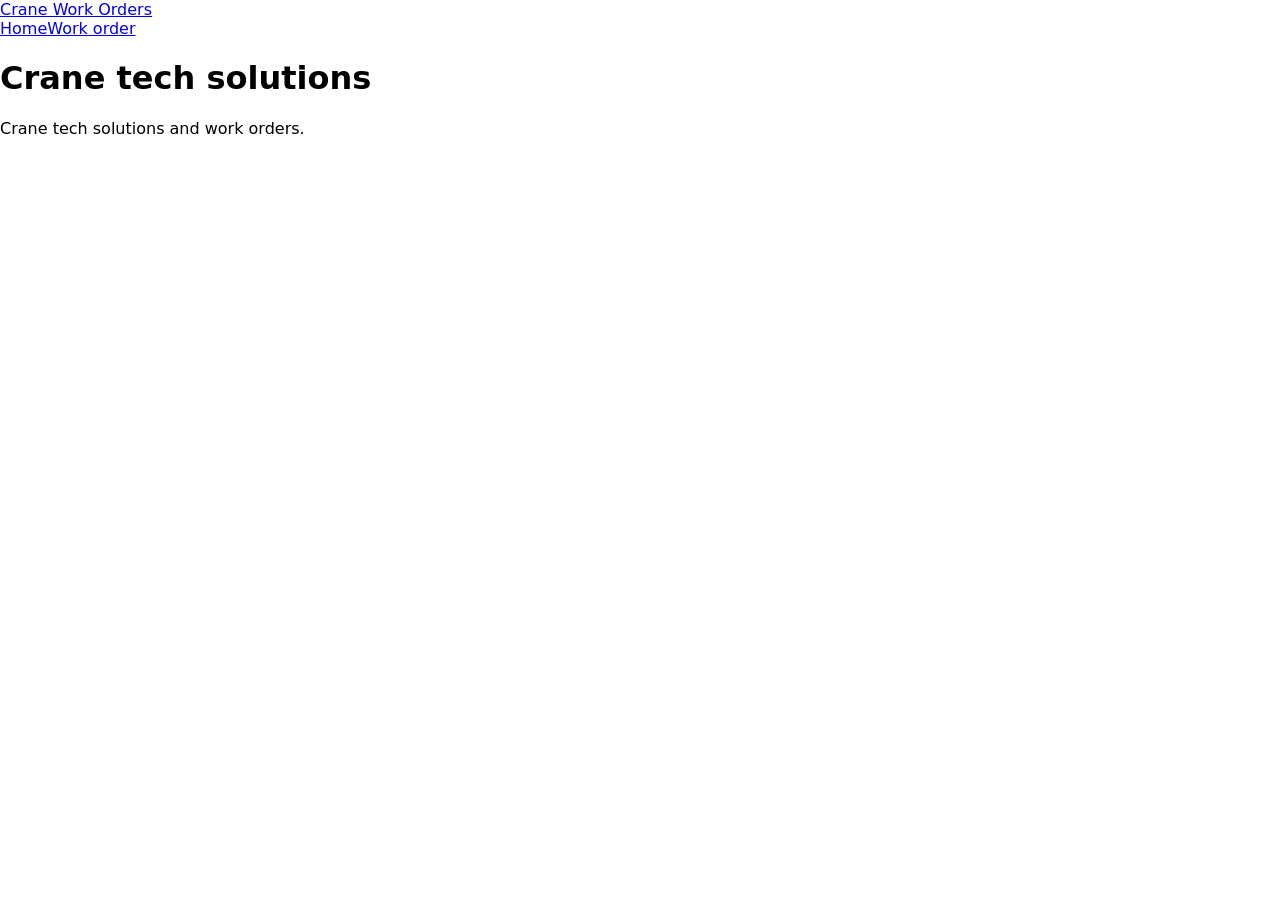
==== index.html @ 29506984 "Scaffold: two pages, styles and scripts" ====
<!doctype html>
<html lang="en">
<head>
<meta charset="utf-8">
<meta name="viewport" content="width=device-width, initial-scale=1">
<title>Crane tech solutions | Crane Work Orders</title>
<link rel="stylesheet" href="css/tokens.css">
<link rel="stylesheet" href="css/layout.css">
<link rel="stylesheet" href="css/site.css">
</head>
<body>
<a class="skip" href="#main">Skip to content</a>
<header class="site-header"><a class="brand" href="index.html">Crane Work Orders</a>
<nav aria-label="Main"><a href="index.html">Home</a><a href="workorder.html">Work order</a></nav></header>
<main id="main">
<h1>Crane tech solutions</h1>
<!-- content: build.fullstack -->
</main>
<footer class="site-footer"><p>Crane tech solutions and work orders.</p></footer>
<script src="js/nav.js"></script>
<script src="js/app.js"></script>
</body>
</html>
---- css/tokens.css ----
:root{/* design tokens: designer */}
---- css/layout.css ----
/* layout: ui/ux */
---- css/site.css ----
body{font-family:system-ui,sans-serif;margin:0}
.skip{position:absolute;left:-999px}.skip:focus{left:0}
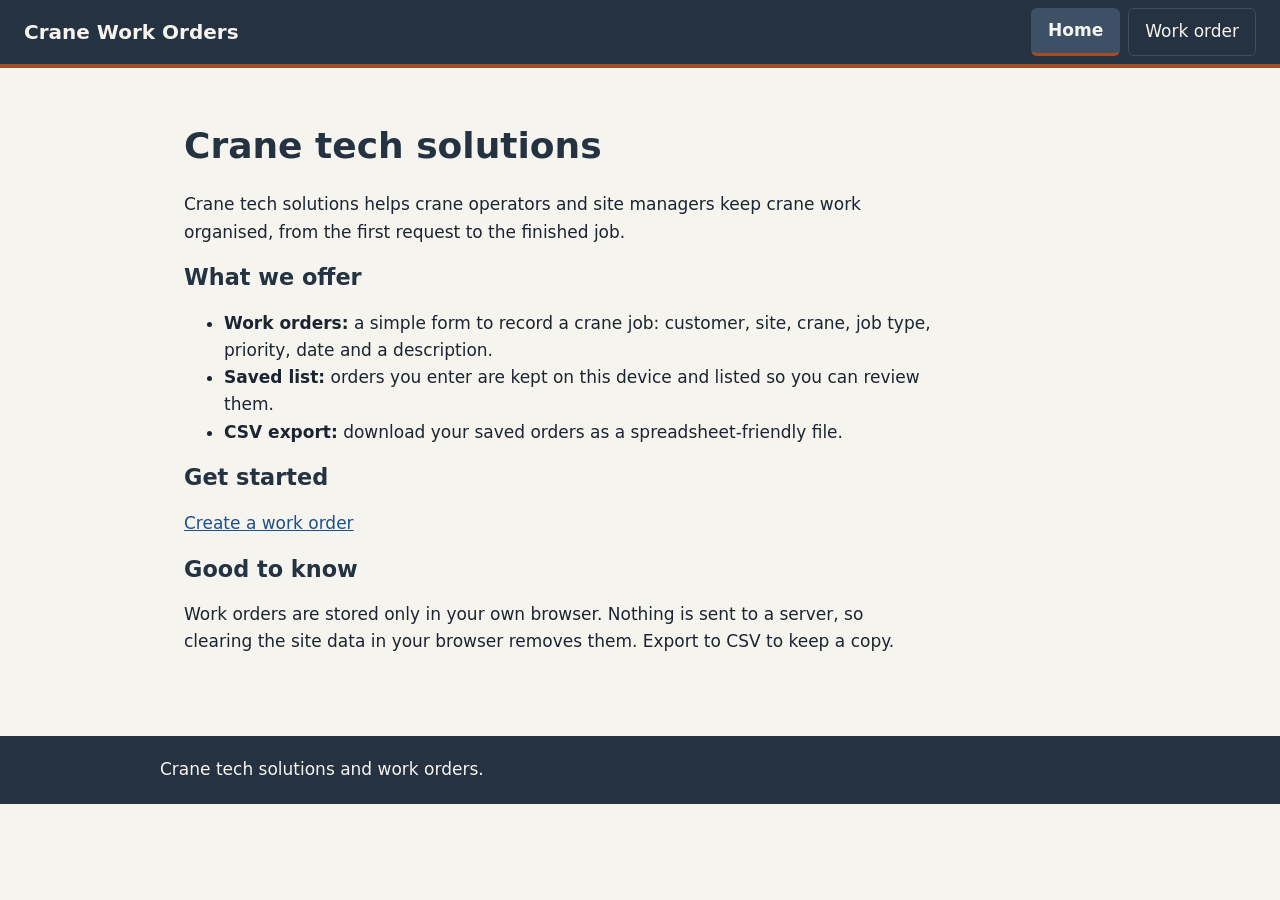
==== commit 94f5bf68: "Add home content and work order form with saved list and CSV export" ====
--- a/index.html
+++ b/index.html
@@ -14,7 +14,17 @@
 <nav aria-label="Main"><a href="index.html">Home</a><a href="workorder.html">Work order</a></nav></header>
 <main id="main">
 <h1>Crane tech solutions</h1>
-<!-- content: build.fullstack -->
+<p class="lead">Crane tech solutions helps crane operators and site managers keep crane work organised, from the first request to the finished job.</p>
+<h2>What we offer</h2>
+<ul>
+<li><strong>Work orders:</strong> a simple form to record a crane job: customer, site, crane, job type, priority, date and a description.</li>
+<li><strong>Saved list:</strong> orders you enter are kept on this device and listed so you can review them.</li>
+<li><strong>CSV export:</strong> download your saved orders as a spreadsheet-friendly file.</li>
+</ul>
+<h2>Get started</h2>
+<p><a href="workorder.html">Create a work order</a></p>
+<h2>Good to know</h2>
+<p>Work orders are stored only in your own browser. Nothing is sent to a server, so clearing the site data in your browser removes them. Export to CSV to keep a copy.</p>
 </main>
 <footer class="site-footer"><p>Crane tech solutions and work orders.</p></footer>
 <script src="js/nav.js"></script>
--- a/css/layout.css
+++ b/css/layout.css
@@ -1 +1,70 @@
-/* layout: ui/ux */
+/* layout: ui/ux. Phone first. Colours and type come from tokens.css; fallbacks keep it readable until they land */
+:root{
+  --_paper:var(--color-paper,#f6f4ef);--_surface:var(--color-surface,#fff);--_ink:var(--color-ink,#1b2430);
+  --_dark:var(--color-iron-800,#243241);--_dark2:var(--color-iron-600,#3c5066);--_accent:var(--color-rust-600,#a64b22);
+  --_line:var(--color-steel-200,#d5d9de);--_link:var(--color-link,#1d4f8c);--_focus:var(--color-focus,#0b63ce);
+  --_font:var(--font-body,system-ui,-apple-system,"Segoe UI",Roboto,Arial,sans-serif);
+  --_gap:var(--space-4,1rem);--_max:var(--content-width,60rem);--_touch:48px;
+}
+*,*::before,*::after{box-sizing:border-box}
+html{-webkit-text-size-adjust:100%}
+body{margin:0;background:var(--_paper);color:var(--_ink);font-family:var(--_font);font-size:1.0625rem;line-height:1.6}
+img,svg{max-width:100%;height:auto}
+h1,h2,h3{line-height:1.2;color:var(--_dark)}
+h1{font-size:1.75rem}h2{font-size:1.4rem}h3{font-size:1.15rem}
+a{color:var(--_link)}
+:focus-visible{outline:3px solid var(--_focus);outline-offset:2px}
+.site-header :focus-visible,.site-footer :focus-visible{outline-color:var(--_paper)}
+
+.skip{position:absolute;left:.5rem;top:-4rem;z-index:100;padding:.75rem 1rem;background:var(--_dark);color:var(--_paper);border-radius:4px;text-decoration:none}
+.skip:focus{top:.5rem}
+
+.site-header{background:var(--_dark);color:var(--_paper);border-bottom:4px solid var(--_accent);padding:.5rem var(--_gap)}
+.brand{display:inline-block;color:var(--_paper);font-weight:800;font-size:1.25rem;text-decoration:none;padding:.5rem 0}
+.site-header nav{display:flex;gap:.5rem;margin-top:.25rem}
+.site-header nav a{flex:1;display:flex;align-items:center;justify-content:center;min-height:var(--_touch);padding:.5rem 1rem;color:var(--_paper);text-decoration:none;border-radius:6px;border:1px solid var(--_dark2);text-align:center}
+.site-header nav a:hover{background:var(--_dark2)}
+.site-header nav a[aria-current="page"]{background:var(--_dark2);font-weight:700;border-bottom:3px solid var(--_accent)}
+
+main{max-width:var(--_max);margin:0 auto;padding:1.25rem var(--_gap)}
+main p,main li{max-width:66ch}
+.site-footer{background:var(--_dark);color:var(--_paper);padding:1.25rem var(--_gap);margin-top:2rem}
+.site-footer p{max-width:var(--_max);margin:0 auto}
+.site-footer a{color:var(--_paper)}
+
+/* forms: big touch targets, labels above fields */
+label{display:block;font-weight:700;margin:1rem 0 .35rem}
+input,select,textarea{display:block;width:100%;min-height:var(--_touch);padding:.6rem .75rem;font:inherit;color:var(--_ink);background:var(--_surface);border:2px solid var(--color-steel-700,#4a5563);border-radius:6px}
+textarea{min-height:8rem}
+fieldset{border:1px solid var(--_line);border-radius:6px;margin:1rem 0;padding:.5rem 1rem 1rem}
+button,.button{display:inline-flex;align-items:center;justify-content:center;min-height:var(--_touch);min-width:var(--_touch);padding:.6rem 1.25rem;font:inherit;font-weight:700;color:var(--_paper);background:var(--color-rust-700,#8a3b17);border:0;border-radius:6px;text-decoration:none;cursor:pointer}
+button:hover,.button:hover{filter:brightness(1.1)}
+form button[type=submit]{width:100%;margin-top:1.25rem}
+
+/* cards and lists: <ul class="cards"><li class="card"> */
+.cards{list-style:none;margin:1.25rem 0;padding:0;display:grid;gap:var(--_gap)}
+.card{background:var(--_surface);border:1px solid var(--_line);border-radius:8px;padding:var(--_gap);box-shadow:var(--shadow-card,0 1px 3px rgba(0,0,0,.15))}
+.card h2,.card h3{margin-top:0}
+
+/* tables: div.table-wrap[tabindex=0][role=region][aria-label] > table.stack-table, td[data-label] */
+.table-wrap{overflow-x:auto;margin:1.25rem 0}
+table{border-collapse:collapse;width:100%;background:var(--_surface)}
+th,td{text-align:left;padding:.75rem;border-bottom:1px solid var(--_line);vertical-align:top}
+th{background:var(--color-steel-100,#e8eaed)}
+@media (max-width:39.99rem){
+  .stack-table thead{position:absolute;left:-999px}
+  .stack-table tr{display:block;margin-bottom:1rem;border:1px solid var(--_line);border-radius:6px}
+  .stack-table td{display:block}
+  .stack-table td::before{content:attr(data-label);display:block;font-size:.8rem;text-transform:uppercase;letter-spacing:.05em;color:var(--color-steel-700,#4a5563)}
+}
+
+@media (min-width:40rem){
+  h1{font-size:2.25rem}
+  .site-header{display:flex;align-items:center;justify-content:space-between;gap:1.5rem;padding:.5rem 1.5rem}
+  .site-header nav{margin:0}
+  .site-header nav a{flex:none}
+  main{padding:2rem 1.5rem}
+  .cards{grid-template-columns:repeat(2,1fr)}
+  form button[type=submit]{width:auto}
+}
+@media (prefers-reduced-motion:reduce){*{scroll-behavior:auto!important;transition:none!important;animation:none!important}}
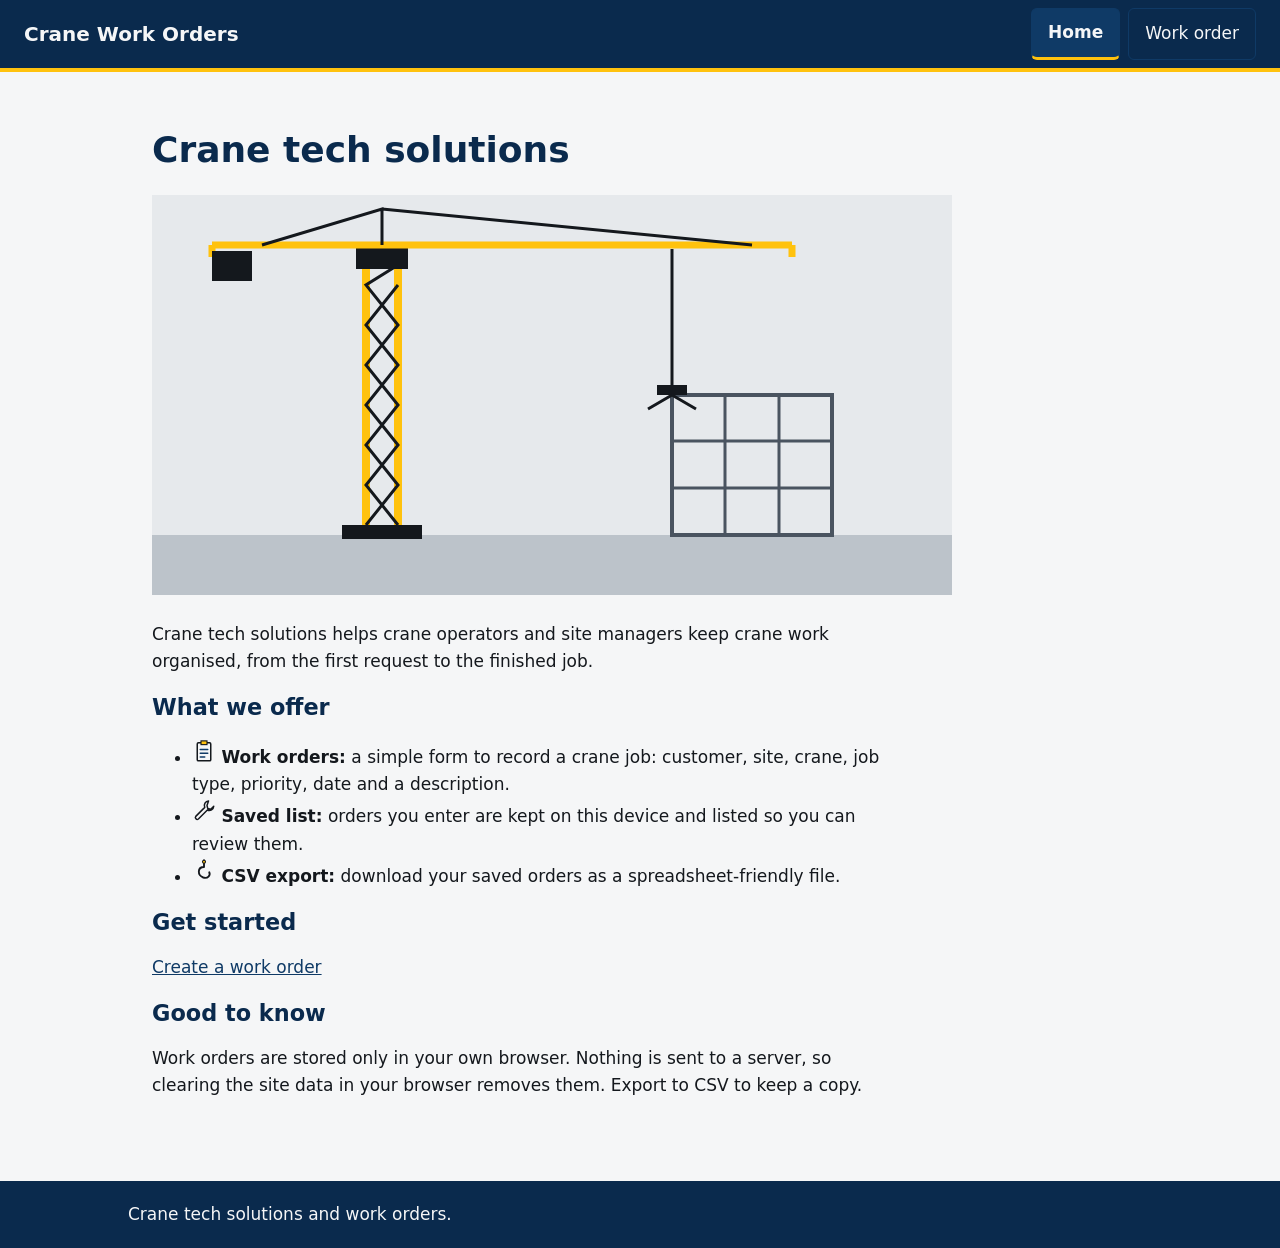
==== commit a93c4107: "Use designer icons and tokens: error/success messages with icons, stacked table on phones" ====
--- a/index.html
+++ b/index.html
@@ -14,12 +14,13 @@
 <nav aria-label="Main"><a href="index.html">Home</a><a href="workorder.html">Work order</a></nav></header>
 <main id="main">
 <h1>Crane tech solutions</h1>
+<img src="assets/crane-hero.svg" alt="Illustration of a tower crane lifting a load" style="max-width:100%;height:auto">
 <p class="lead">Crane tech solutions helps crane operators and site managers keep crane work organised, from the first request to the finished job.</p>
 <h2>What we offer</h2>
 <ul>
-<li><strong>Work orders:</strong> a simple form to record a crane job: customer, site, crane, job type, priority, date and a description.</li>
-<li><strong>Saved list:</strong> orders you enter are kept on this device and listed so you can review them.</li>
-<li><strong>CSV export:</strong> download your saved orders as a spreadsheet-friendly file.</li>
+<li><img src="assets/icon-clipboard.svg" alt="" width="24" height="24"> <strong>Work orders:</strong> a simple form to record a crane job: customer, site, crane, job type, priority, date and a description.</li>
+<li><img src="assets/icon-wrench.svg" alt="" width="24" height="24"> <strong>Saved list:</strong> orders you enter are kept on this device and listed so you can review them.</li>
+<li><img src="assets/icon-hook.svg" alt="" width="24" height="24"> <strong>CSV export:</strong> download your saved orders as a spreadsheet-friendly file.</li>
 </ul>
 <h2>Get started</h2>
 <p><a href="workorder.html">Create a work order</a></p>
--- a/css/tokens.css
+++ b/css/tokens.css
@@ -1 +1,61 @@
-:root{/* design tokens: designer */}
+/* Design tokens: crane-work-orders. High-contrast, outdoor-readable industrial.
+   Palette: near-white sky, charcoal ink, safety yellow as a fill (never as text on light),
+   deep navy for actions, signal red for errors.
+   Contrast (AA+): ink on paper 15.8:1, navy-700 on paper 10.6:1, ink on safety yellow 11.9:1,
+   white on navy-700 10.9:1, error-700 on paper 7.0:1, field border (steel-700) on white 7.5:1.
+   Type: system stacks, large base size for phones in sunlight, 1.25 scale.
+   Forms: labels above fields, Required/Optional spelled out, 48px+ touch targets. */
+:root {
+  --color-paper: #f5f6f7;
+  --color-surface: #ffffff;
+  --color-ink: #14181d;
+  --color-steel-700: #4a5460;
+  --color-steel-300: #bcc3ca;
+  --color-steel-100: #e6e9ec;
+  --color-navy-700: #0f3a66;
+  --color-navy-800: #0a2a4d;
+  --color-safety: #ffc20e;
+  --color-error-700: #b3261e;
+  --color-error-bg: #fdecea;
+  --color-success-700: #1e6b34;
+  --color-success-bg: #e8f5ec;
+  --color-focus: #0b63ce;
+
+  --font-body: system-ui, -apple-system, "Segoe UI", Roboto, "Helvetica Neue", Arial, sans-serif;
+  --font-heading: system-ui, -apple-system, "Segoe UI", Roboto, "Helvetica Neue", Arial, sans-serif;
+  --font-mono: ui-monospace, SFMono-Regular, Menlo, Consolas, monospace;
+
+  --text-sm: 0.9rem;
+  --text-base: 1.125rem;
+  --text-md: 1.4rem;
+  --text-lg: 1.75rem;
+  --text-xl: 2.2rem;
+  --text-2xl: 2.75rem;
+  --leading-tight: 1.15;
+  --leading-body: 1.55;
+  --weight-heading: 800;
+  --weight-label: 700;
+
+  --space-1: 0.25rem;
+  --space-2: 0.5rem;
+  --space-3: 0.75rem;
+  --space-4: 1rem;
+  --space-5: 1.5rem;
+  --space-6: 2rem;
+  --space-7: 3rem;
+  --space-8: 4.5rem;
+
+  --radius-sm: 2px;
+  --radius-md: 4px;
+  --radius-lg: 8px;
+  --border-width: 2px;
+  --shadow-card: 0 1px 2px rgba(20, 24, 29, 0.15);
+  --content-width: 64rem;
+  --measure: 64ch;
+
+  /* form controls */
+  --field-height: 3.25rem;
+  --field-border: var(--border-width) solid var(--color-steel-700);
+  --field-border-error: var(--border-width) solid var(--color-error-700);
+  --focus-ring: 3px solid var(--color-focus);
+}
--- a/css/layout.css
+++ b/css/layout.css
@@ -1,10 +1,10 @@
 /* layout: ui/ux. Phone first. Colours and type come from tokens.css; fallbacks keep it readable until they land */
 :root{
   --_paper:var(--color-paper,#f6f4ef);--_surface:var(--color-surface,#fff);--_ink:var(--color-ink,#1b2430);
-  --_dark:var(--color-iron-800,#243241);--_dark2:var(--color-iron-600,#3c5066);--_accent:var(--color-rust-600,#a64b22);
-  --_line:var(--color-steel-200,#d5d9de);--_link:var(--color-link,#1d4f8c);--_focus:var(--color-focus,#0b63ce);
+  --_dark:var(--color-navy-800,#0a2a4d);--_dark2:var(--color-navy-700,#0f3a66);--_accent:var(--color-safety,#ffc20e);
+  --_line:var(--color-steel-300,#bcc3ca);--_link:var(--color-navy-700,#0f3a66);--_focus:var(--color-focus,#0b63ce);
   --_font:var(--font-body,system-ui,-apple-system,"Segoe UI",Roboto,Arial,sans-serif);
-  --_gap:var(--space-4,1rem);--_max:var(--content-width,60rem);--_touch:48px;
+  --_gap:var(--space-4,1rem);--_max:var(--content-width,60rem);--_touch:3.25rem;
 }
 *,*::before,*::after{box-sizing:border-box}
 html{-webkit-text-size-adjust:100%}
@@ -34,11 +34,22 @@
 
 /* forms: big touch targets, labels above fields */
 label{display:block;font-weight:700;margin:1rem 0 .35rem}
-input,select,textarea{display:block;width:100%;min-height:var(--_touch);padding:.6rem .75rem;font:inherit;color:var(--_ink);background:var(--_surface);border:2px solid var(--color-steel-700,#4a5563);border-radius:6px}
+input,select,textarea{display:block;width:100%;min-height:var(--_touch);padding:.6rem .75rem;font:inherit;color:var(--_ink);background:var(--_surface);border:var(--field-border,2px solid #4a5460);border-radius:6px}
 textarea{min-height:8rem}
 fieldset{border:1px solid var(--_line);border-radius:6px;margin:1rem 0;padding:.5rem 1rem 1rem}
-button,.button{display:inline-flex;align-items:center;justify-content:center;min-height:var(--_touch);min-width:var(--_touch);padding:.6rem 1.25rem;font:inherit;font-weight:700;color:var(--_paper);background:var(--color-rust-700,#8a3b17);border:0;border-radius:6px;text-decoration:none;cursor:pointer}
-button:hover,.button:hover{filter:brightness(1.1)}
+button,.button{display:inline-flex;align-items:center;justify-content:center;min-height:var(--_touch);min-width:var(--_touch);padding:.6rem 1.25rem;font:inherit;font-weight:700;color:var(--_paper);background:var(--color-navy-700,#0f3a66);border:0;border-radius:6px;text-decoration:none;cursor:pointer}
+button:hover,.button:hover{background:var(--color-navy-800,#0a2a4d)}
+button:disabled,.button[aria-disabled="true"]{background:var(--color-steel-100,#e6e9ec);color:var(--color-steel-700,#4a5460);border:2px dashed var(--color-steel-300,#bcc3ca);cursor:not-allowed;opacity:1}
+button:disabled:hover{background:var(--color-steel-100,#e6e9ec)}
+
+/* form guidance: hint text, inline errors (icon + text, not colour alone), status message */
+.hint{margin:.25rem 0 0;font-size:.9rem;color:var(--color-steel-700,#4a5460)}
+.err{margin:.35rem 0 0;font-weight:700;color:var(--color-error-700,#b3261e)}
+.err:empty{display:none}
+.err::before{content:"\26A0\FE0E  "}
+input[aria-invalid="true"],select[aria-invalid="true"],textarea[aria-invalid="true"]{border:var(--field-border-error,2px solid #b3261e)}
+[role="status"]:not(:empty){margin:1rem 0;padding:.75rem 1rem;border-radius:6px;background:var(--color-success-bg,#e8f5ec);border:2px solid var(--color-success-700,#1e6b34);color:var(--color-success-700,#1e6b34);font-weight:700}
+.sr-only{position:absolute;width:1px;height:1px;margin:-1px;padding:0;overflow:hidden;clip:rect(0 0 0 0);white-space:nowrap;border:0}
 form button[type=submit]{width:100%;margin-top:1.25rem}
 
 /* cards and lists: <ul class="cards"><li class="card"> */
